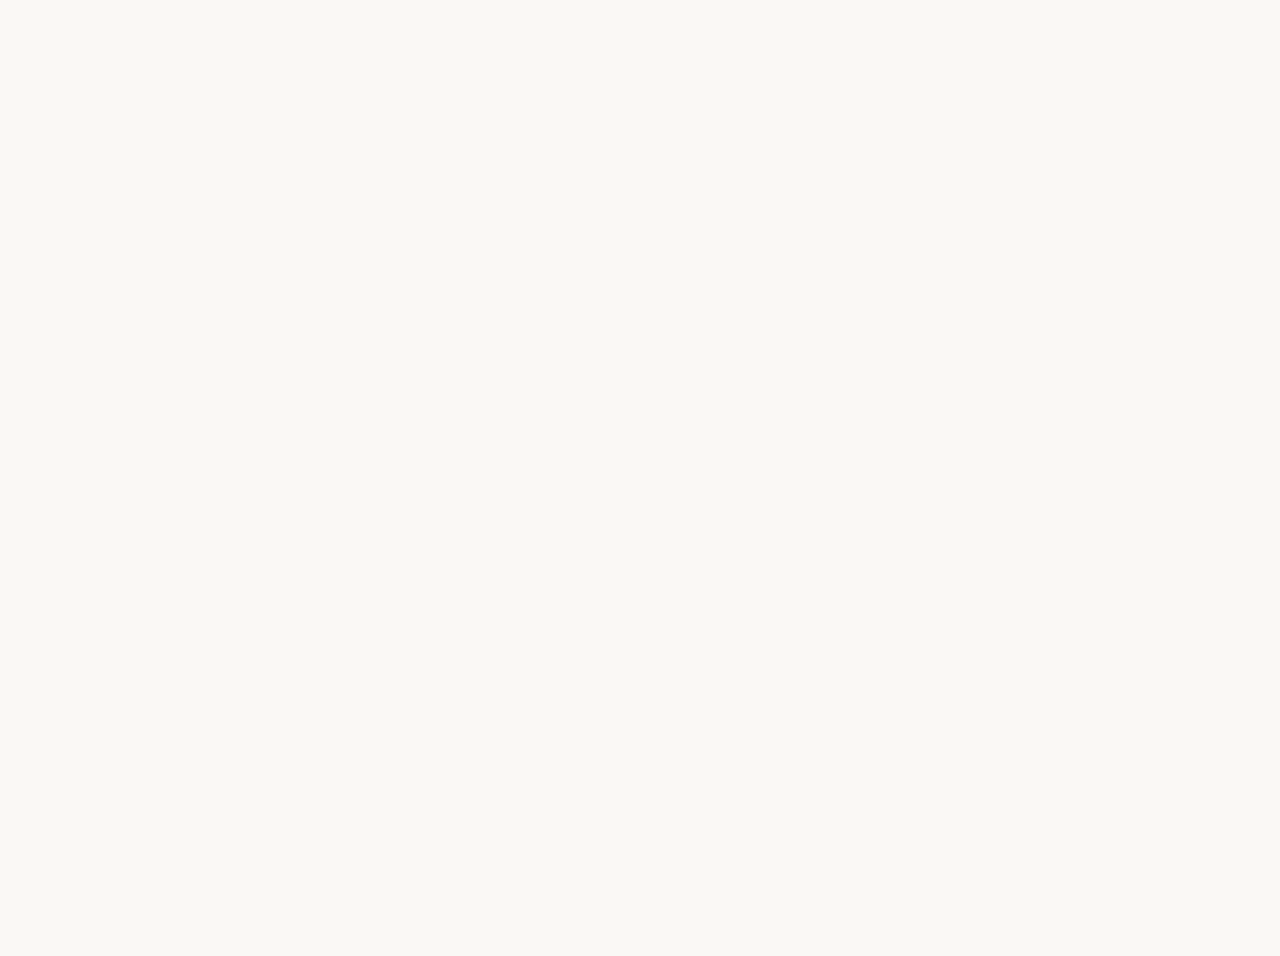
==== index.html @ aa6232da "Add files via upload" ====
<!DOCTYPE html>
<html lang="fr">
<head>
  <meta charset="UTF-8">
  <meta name="viewport" content="width=device-width, initial-scale=1.0, viewport-fit=cover">
  <meta name="theme-color" content="#E8983E">
  <meta name="description" content="ElevApp — Gestion d'élevage canin et félin conforme à l'arrêté du 19 juin 2025">
  <meta name="apple-mobile-web-app-capable" content="yes">
  <meta name="apple-mobile-web-app-status-bar-style" content="default">
  <title>ElevApp — Gestion d'Élevage</title>

  <link rel="manifest" href="manifest.json">
  <link rel="icon" type="image/png" sizes="192x192" href="img/icons/icon-192.png">
  <link rel="apple-touch-icon" href="img/icons/icon-192.png">

  <link rel="stylesheet" href="css/style.css">
</head>
<body>

  <!-- ===== HEADER ===== -->
  <header id="app-header" style="display:none;">
    <div class="header-logo">
      <span class="logo-icon">🐾</span>
      <span>ElevApp</span>
    </div>
    <div class="header-right">
      <div class="offline-indicator" id="offline-indicator">
        <span>⚡</span> Hors-ligne
      </div>
      <button class="header-profile-btn" id="profile-btn" title="Profil"></button>
    </div>
    <!-- Profile Dropdown -->
    <div class="profile-dropdown" id="profile-dropdown">
      <button class="profile-dropdown-item" data-action="profile">
        <span>👤</span> Mon profil
      </button>
      <button class="profile-dropdown-item" data-action="dark-mode">
        <span>🌙</span> Mode sombre
      </button>
      <button class="profile-dropdown-item" data-action="legal">
        <span>📜</span> Mentions légales
      </button>
      <button class="profile-dropdown-item danger" data-action="logout">
        <span>🚪</span> Déconnexion
      </button>
    </div>
  </header>

  <!-- ===== SYNC BADGE ===== -->
  <div class="sync-badge" id="sync-badge">
    🔄 <span id="sync-count">0</span> en attente
  </div>

  <!-- ===== MAIN CONTENT ===== -->
  <main id="app-content">
    <!-- Pages are injected here dynamically -->
  </main>

  <!-- ===== BOTTOM NAV ===== -->
  <nav id="app-nav" style="display:none;">
    <button class="nav-item active" data-page="dashboard">
      <span class="nav-icon">🏠</span>
      <span>Accueil</span>
    </button>
    <button class="nav-item" data-page="animals">
      <span class="nav-icon">🐾</span>
      <span>Animaux</span>
    </button>
    <button class="nav-item" data-page="health">
      <span class="nav-icon">📋</span>
      <span>Journal</span>
    </button>
    <button class="nav-item" data-page="exports">
      <span class="nav-icon">📊</span>
      <span>Exports</span>
    </button>
  </nav>

  <!-- ===== FAB ===== -->
  <button class="fab" id="fab-btn" style="display:none;" title="Ajouter">+</button>

  <!-- ===== TOAST CONTAINER ===== -->
  <div class="toast-container" id="toast-container"></div>

  <!-- ===== MODAL OVERLAY ===== -->
  <div class="modal-overlay" id="modal-overlay">
    <div class="modal" id="modal-content">
      <div class="modal-handle"></div>
      <div id="modal-body"></div>
    </div>
  </div>

  <!-- ===== FIREBASE SDK ===== -->
  <script src="https://www.gstatic.com/firebasejs/10.12.0/firebase-app-compat.js"></script>
  <script src="https://www.gstatic.com/firebasejs/10.12.0/firebase-auth-compat.js"></script>
  <script src="https://www.gstatic.com/firebasejs/10.12.0/firebase-firestore-compat.js"></script>
  <script src="https://www.gstatic.com/firebasejs/10.12.0/firebase-storage-compat.js"></script>

  <!-- ===== jsPDF ===== -->
  <script src="https://cdnjs.cloudflare.com/ajax/libs/jspdf/2.5.1/jspdf.umd.min.js"></script>

  <!-- ===== APP MODULES ===== -->
  <script src="js/utils.js"></script>
  <script src="js/db.js"></script>
  <script src="js/ui.js"></script>
  <script src="js/auth.js"></script>
  <script src="js/animals.js"></script>
  <script src="js/health.js"></script>
  <script src="js/dashboard.js"></script>
  <script src="js/exports.js"></script>
  <script src="js/cession.js"></script>
  <script src="js/registre.js"></script>
  <script src="js/autocontrole.js"></script>
  <script src="js/changelog.js"></script>
  <script src="js/legal.js"></script>
  <script src="js/app.js"></script>

</body>
</html>
---- css/style.css ----
/* ============================================
   ElevApp — Styles globaux
   Palette : crème, ambre, vert conformité
   Mobile-first, dark mode via CSS variables
   ============================================ */

/* --- Google Font --- */
@import url('https://fonts.googleapis.com/css2?family=Nunito:wght@400;600;700;800&display=swap');

/* --- CSS Variables (Light) --- */
:root {
  --bg-primary: #FAF8F5;
  --bg-secondary: #FFFFFF;
  --bg-card: #FFFFFF;
  --bg-input: #F5F2EE;
  --bg-overlay: rgba(0,0,0,0.45);

  --text-primary: #2C2417;
  --text-secondary: #6B5D4F;
  --text-muted: #9B8E7E;
  --text-inverse: #FFFFFF;

  --accent: #E8983E;
  --accent-hover: #D4852E;
  --accent-light: #FDF0E2;

  --green: #2E9E5A;
  --green-light: #E6F5ED;
  --orange: #E8983E;
  --orange-light: #FDF0E2;
  --red: #D94452;
  --red-light: #FDEAEC;
  --blue: #3B82F6;
  --blue-light: #EBF2FF;

  --border: #E8E2DA;
  --border-focus: #E8983E;
  --shadow-sm: 0 1px 3px rgba(44,36,23,0.08);
  --shadow-md: 0 4px 12px rgba(44,36,23,0.1);
  --shadow-lg: 0 8px 24px rgba(44,36,23,0.12);

  --radius-sm: 8px;
  --radius-md: 12px;
  --radius-lg: 16px;
  --radius-full: 9999px;

  --font: 'Nunito', -apple-system, BlinkMacSystemFont, sans-serif;
  --transition: 0.2s ease;

  --nav-height: 64px;
  --header-height: 56px;
}

/* --- Dark Mode --- */
[data-theme="dark"] {
  --bg-primary: #1A1612;
  --bg-secondary: #252019;
  --bg-card: #2C2620;
  --bg-input: #352F28;
  --bg-overlay: rgba(0,0,0,0.65);

  --text-primary: #F5F0E8;
  --text-secondary: #B8AD9E;
  --text-muted: #7D7269;

  --accent: #F0A84C;
  --accent-hover: #E8983E;
  --accent-light: #3D2E1A;

  --green-light: #1A3326;
  --orange-light: #3D2E1A;
  --red-light: #3D1A1E;
  --blue-light: #1A2640;

  --border: #3D362E;
  --shadow-sm: 0 1px 3px rgba(0,0,0,0.3);
  --shadow-md: 0 4px 12px rgba(0,0,0,0.4);
  --shadow-lg: 0 8px 24px rgba(0,0,0,0.5);
}

/* --- Reset --- */
*, *::before, *::after {
  box-sizing: border-box;
  margin: 0;
  padding: 0;
}

html {
  font-size: 16px;
  -webkit-text-size-adjust: 100%;
  scroll-behavior: smooth;
}

body {
  font-family: var(--font);
  background: var(--bg-primary);
  color: var(--text-primary);
  line-height: 1.6;
  min-height: 100dvh;
  -webkit-font-smoothing: antialiased;
  overflow-x: hidden;
}

a { color: var(--accent); text-decoration: none; }
a:hover { color: var(--accent-hover); }

img { max-width: 100%; display: block; }

button, input, select, textarea {
  font-family: inherit;
  font-size: inherit;
  color: inherit;
}

/* --- Utility --- */
.sr-only {
  position: absolute; width: 1px; height: 1px;
  padding: 0; margin: -1px; overflow: hidden;
  clip: rect(0,0,0,0); white-space: nowrap; border: 0;
}

.container {
  width: 100%;
  max-width: 640px;
  margin: 0 auto;
  padding: 0 16px;
}

.text-center { text-align: center; }
.text-muted { color: var(--text-muted); }
.mt-1 { margin-top: 8px; }
.mt-2 { margin-top: 16px; }
.mt-3 { margin-top: 24px; }
.mb-1 { margin-bottom: 8px; }
.mb-2 { margin-bottom: 16px; }
.mb-3 { margin-bottom: 24px; }

/* --- App Shell --- */
#app-header {
  position: fixed; top: 0; left: 0; right: 0;
  height: var(--header-height);
  background: var(--bg-secondary);
  border-bottom: 1px solid var(--border);
  display: flex; align-items: center;
  padding: 0 16px;
  z-index: 100;
  box-shadow: var(--shadow-sm);
}

#app-header .header-logo {
  display: flex; align-items: center; gap: 10px;
  font-weight: 800; font-size: 1.15rem;
  color: var(--accent);
}

#app-header .header-logo .logo-icon {
  font-size: 1.4rem;
}

#app-header .header-right {
  margin-left: auto;
  display: flex; align-items: center; gap: 12px;
}

.header-profile-btn {
  width: 36px; height: 36px;
  border-radius: var(--radius-full);
  border: 2px solid var(--border);
  background: var(--accent-light);
  color: var(--accent);
  font-weight: 700; font-size: 0.85rem;
  cursor: pointer;
  display: flex; align-items: center; justify-content: center;
  transition: var(--transition);
}

.header-profile-btn:hover {
  border-color: var(--accent);
}

.offline-indicator {
  display: none;
  align-items: center; gap: 4px;
  font-size: 0.75rem; font-weight: 600;
  color: var(--orange);
  background: var(--orange-light);
  padding: 4px 10px;
  border-radius: var(--radius-full);
}

.offline-indicator.visible { display: flex; }

#app-content {
  margin-top: var(--header-height);
  margin-bottom: var(--nav-height);
  min-height: calc(100dvh - var(--header-height) - var(--nav-height));
  padding: 16px 0;
}

/* --- Bottom Navigation --- */
#app-nav {
  position: fixed; bottom: 0; left: 0; right: 0;
  height: var(--nav-height);
  background: var(--bg-secondary);
  border-top: 1px solid var(--border);
  display: flex;
  z-index: 100;
  box-shadow: 0 -2px 8px rgba(44,36,23,0.06);
}

.nav-item {
  flex: 1;
  display: flex; flex-direction: column;
  align-items: center; justify-content: center;
  gap: 2px;
  cursor: pointer;
  color: var(--text-muted);
  font-size: 0.7rem; font-weight: 600;
  transition: var(--transition);
  border: none; background: none;
  -webkit-tap-highlight-color: transparent;
  padding: 6px 0;
}

.nav-item .nav-icon { font-size: 1.35rem; line-height: 1; }
.nav-item.active { color: var(--accent); }
.nav-item:active { transform: scale(0.92); }

/* --- FAB (Floating Action Button) --- */
.fab {
  position: fixed;
  bottom: calc(var(--nav-height) + 16px);
  right: 16px;
  width: 56px; height: 56px;
  border-radius: var(--radius-full);
  background: var(--accent);
  color: var(--text-inverse);
  border: none;
  font-size: 1.6rem;
  cursor: pointer;
  display: flex; align-items: center; justify-content: center;
  box-shadow: var(--shadow-lg);
  z-index: 50;
  transition: var(--transition);
  -webkit-tap-highlight-color: transparent;
}

.fab:active { transform: scale(0.9); background: var(--accent-hover); }

/* --- Cards --- */
.card {
  background: var(--bg-card);
  border-radius: var(--radius-md);
  border: 1px solid var(--border);
  padding: 16px;
  box-shadow: var(--shadow-sm);
  transition: var(--transition);
}

.card:hover { box-shadow: var(--shadow-md); }

.card-header {
  display: flex; align-items: center; gap: 12px;
  margin-bottom: 12px;
}

.card-title {
  font-size: 1rem; font-weight: 700;
  color: var(--text-primary);
}

.card-subtitle {
  font-size: 0.82rem;
  color: var(--text-secondary);
}

/* --- Animal Card --- */
.animal-card {
  display: flex; gap: 12px;
  padding: 12px;
  cursor: pointer;
  -webkit-tap-highlight-color: transparent;
}

.animal-card .animal-photo {
  width: 64px; height: 64px;
  border-radius: var(--radius-md);
  object-fit: cover;
  background: var(--bg-input);
  flex-shrink: 0;
}

.animal-photo-placeholder {
  width: 64px; height: 64px;
  border-radius: var(--radius-md);
  background: var(--accent-light);
  display: flex; align-items: center; justify-content: center;
  font-size: 1.8rem;
  flex-shrink: 0;
}

.animal-card .animal-info { flex: 1; min-width: 0; }

.animal-card .animal-name {
  font-weight: 700; font-size: 1rem;
  white-space: nowrap; overflow: hidden; text-overflow: ellipsis;
}

.animal-card .animal-meta {
  font-size: 0.82rem; color: var(--text-secondary);
  display: flex; flex-wrap: wrap; gap: 6px;
  margin-top: 2px;
}

/* --- Badges --- */
.badge {
  display: inline-flex; align-items: center; gap: 4px;
  padding: 2px 10px;
  border-radius: var(--radius-full);
  font-size: 0.72rem; font-weight: 700;
  text-transform: uppercase;
  letter-spacing: 0.3px;
}

.badge-green { background: var(--green-light); color: var(--green); }
.badge-orange { background: var(--orange-light); color: var(--orange); }
.badge-red { background: var(--red-light); color: var(--red); }
.badge-blue { background: var(--blue-light); color: var(--blue); }

.badge-status-actif { background: var(--green-light); color: var(--green); }
.badge-status-vendu { background: var(--blue-light); color: var(--blue); }
.badge-status-cede { background: var(--blue-light); color: var(--blue); }
.badge-status-decede { background: var(--red-light); color: var(--red); }
.badge-status-enpension { background: var(--orange-light); color: var(--orange); }
.badge-status-reforme { background: var(--orange-light); color: var(--orange); }

/* --- Buttons --- */
.btn {
  display: inline-flex; align-items: center; justify-content: center; gap: 8px;
  padding: 12px 24px;
  border-radius: var(--radius-md);
  font-weight: 700; font-size: 0.9rem;
  border: none; cursor: pointer;
  transition: var(--transition);
  -webkit-tap-highlight-color: transparent;
  min-height: 48px;
}

.btn:active { transform: scale(0.97); }
.btn:disabled { opacity: 0.5; cursor: not-allowed; }

.btn-primary {
  background: var(--accent);
  color: var(--text-inverse);
}
.btn-primary:hover:not(:disabled) { background: var(--accent-hover); }

.btn-secondary {
  background: var(--bg-input);
  color: var(--text-primary);
  border: 1px solid var(--border);
}
.btn-secondary:hover:not(:disabled) { background: var(--border); }

.btn-danger {
  background: var(--red);
  color: var(--text-inverse);
}

.btn-outline {
  background: transparent;
  color: var(--accent);
  border: 2px solid var(--accent);
}
.btn-outline:hover:not(:disabled) {
  background: var(--accent-light);
}

.btn-sm { padding: 8px 14px; font-size: 0.82rem; min-height: 36px; }
.btn-block { width: 100%; }
.btn-icon {
  width: 40px; height: 40px;
  padding: 0; border-radius: var(--radius-md);
}

/* --- Quick Action Buttons --- */
.quick-actions {
  display: flex; flex-wrap: wrap; gap: 8px;
  margin-top: 12px;
}

.quick-action-btn {
  display: inline-flex; align-items: center; gap: 6px;
  padding: 8px 14px;
  border-radius: var(--radius-full);
  font-size: 0.8rem; font-weight: 600;
  border: 1px solid var(--border);
  background: var(--bg-card);
  cursor: pointer;
  transition: var(--transition);
  color: var(--text-primary);
}

.quick-action-btn:active { transform: scale(0.95); }

/* --- Forms --- */
.form-group {
  margin-bottom: 16px;
}

.form-label {
  display: block;
  font-size: 0.85rem; font-weight: 700;
  color: var(--text-secondary);
  margin-bottom: 6px;
}

.form-label .required {
  color: var(--red);
}

.form-input, .form-select, .form-textarea {
  width: 100%;
  padding: 12px 14px;
  border: 2px solid var(--border);
  border-radius: var(--radius-md);
  background: var(--bg-input);
  color: var(--text-primary);
  font-size: 0.95rem;
  transition: var(--transition);
  min-height: 48px;
}

.form-input:focus, .form-select:focus, .form-textarea:focus {
  outline: none;
  border-color: var(--border-focus);
  background: var(--bg-secondary);
  box-shadow: 0 0 0 3px var(--accent-light);
}

.form-input.error, .form-select.error, .form-textarea.error {
  border-color: var(--red);
}

.form-error {
  font-size: 0.78rem; color: var(--red);
  margin-top: 4px;
  display: none;
}

.form-error.visible { display: block; }

.form-textarea {
  min-height: 100px; resize: vertical;
}

.form-hint {
  font-size: 0.78rem; color: var(--text-muted);
  margin-top: 4px;
}

.form-row {
  display: grid; grid-template-columns: 1fr 1fr; gap: 12px;
}

.form-toggle {
  display: flex; align-items: center; gap: 10px;
  cursor: pointer; padding: 8px 0;
}

.form-toggle input[type="checkbox"] {
  width: 20px; height: 20px;
  accent-color: var(--accent);
  cursor: pointer;
}

/* --- Photo Upload --- */
.photo-upload {
  position: relative;
  width: 120px; height: 120px;
  border-radius: var(--radius-lg);
  border: 2px dashed var(--border);
  overflow: hidden;
  cursor: pointer;
  display: flex; align-items: center; justify-content: center;
  background: var(--bg-input);
  transition: var(--transition);
}

.photo-upload:hover { border-color: var(--accent); }

.photo-upload img {
  width: 100%; height: 100%;
  object-fit: cover;
}

.photo-upload .upload-placeholder {
  display: flex; flex-direction: column;
  align-items: center; gap: 4px;
  color: var(--text-muted);
  font-size: 0.78rem; font-weight: 600;
}

.photo-upload .upload-placeholder .upload-icon { font-size: 1.6rem; }

.photo-upload input[type="file"] {
  position: absolute; inset: 0; opacity: 0; cursor: pointer;
}

/* --- Timeline (Journal sanitaire) --- */
.timeline { position: relative; padding-left: 28px; }

.timeline::before {
  content: '';
  position: absolute; left: 10px; top: 0; bottom: 0;
  width: 2px; background: var(--border);
}

.timeline-item {
  position: relative;
  padding-bottom: 20px;
}

.timeline-item::before {
  content: '';
  position: absolute; left: -22px; top: 6px;
  width: 12px; height: 12px;
  border-radius: 50%;
  background: var(--accent);
  border: 2px solid var(--bg-primary);
}

.timeline-item .timeline-date {
  font-size: 0.75rem; font-weight: 600;
  color: var(--text-muted);
}

.timeline-item .timeline-title {
  font-weight: 700; font-size: 0.95rem;
  margin-top: 2px;
}

.timeline-item .timeline-type {
  font-size: 0.78rem;
  display: inline-flex; align-items: center; gap: 4px;
}

.timeline-item .timeline-details {
  font-size: 0.85rem; color: var(--text-secondary);
  margin-top: 4px;
}

.timeline-item.alert::before { background: var(--red); }

/* --- Dashboard --- */
.stat-grid {
  display: grid;
  grid-template-columns: 1fr 1fr;
  gap: 12px;
}

.stat-card {
  background: var(--bg-card);
  border-radius: var(--radius-md);
  border: 1px solid var(--border);
  padding: 16px;
  text-align: center;
}

.stat-number {
  font-size: 1.8rem; font-weight: 800;
  color: var(--accent);
  line-height: 1;
}

.stat-label {
  font-size: 0.78rem; font-weight: 600;
  color: var(--text-muted);
  margin-top: 4px;
}

.conformity-indicator {
  display: flex; align-items: center; gap: 10px;
  padding: 14px 16px;
  border-radius: var(--radius-md);
  font-weight: 700;
  font-size: 0.95rem;
}

.conformity-green { background: var(--green-light); color: var(--green); }
.conformity-orange { background: var(--orange-light); color: var(--orange); }
.conformity-red { background: var(--red-light); color: var(--red); }

.alert-card {
  display: flex; align-items: flex-start; gap: 12px;
  padding: 12px;
  border-radius: var(--radius-md);
  border: 1px solid var(--border);
  background: var(--bg-card);
  cursor: pointer;
  transition: var(--transition);
}

.alert-card:active { transform: scale(0.98); }

.alert-icon {
  font-size: 1.3rem;
  flex-shrink: 0;
  margin-top: 2px;
}

.alert-content { flex: 1; }
.alert-title { font-weight: 700; font-size: 0.9rem; }
.alert-desc { font-size: 0.8rem; color: var(--text-secondary); margin-top: 2px; }

/* --- Shortcut Grid --- */
.shortcut-grid {
  display: grid;
  grid-template-columns: repeat(3, 1fr);
  gap: 10px;
}

.shortcut-btn {
  display: flex; flex-direction: column;
  align-items: center; gap: 6px;
  padding: 14px 8px;
  border-radius: var(--radius-md);
  border: 1px solid var(--border);
  background: var(--bg-card);
  cursor: pointer;
  font-size: 0.75rem; font-weight: 600;
  color: var(--text-secondary);
  transition: var(--transition);
}

.shortcut-btn:active { transform: scale(0.95); }
.shortcut-btn .shortcut-icon { font-size: 1.4rem; }

/* --- Filters --- */
.filters-bar {
  display: flex; gap: 8px;
  overflow-x: auto;
  padding: 8px 0;
  -ms-overflow-style: none;
  scrollbar-width: none;
}
.filters-bar::-webkit-scrollbar { display: none; }

.filter-chip {
  display: inline-flex; align-items: center; gap: 4px;
  padding: 6px 14px;
  border-radius: var(--radius-full);
  font-size: 0.8rem; font-weight: 600;
  border: 1px solid var(--border);
  background: var(--bg-card);
  cursor: pointer;
  white-space: nowrap;
  transition: var(--transition);
  color: var(--text-secondary);
}

.filter-chip.active {
  background: var(--accent);
  color: var(--text-inverse);
  border-color: var(--accent);
}

.filter-chip:active { transform: scale(0.95); }

/* --- Search --- */
.search-bar {
  position: relative;
  margin-bottom: 12px;
}

.search-bar input {
  width: 100%;
  padding: 10px 14px 10px 40px;
  border: 2px solid var(--border);
  border-radius: var(--radius-full);
  background: var(--bg-input);
  font-size: 0.9rem;
  min-height: 44px;
}

.search-bar input:focus {
  outline: none;
  border-color: var(--border-focus);
  background: var(--bg-secondary);
}

.search-bar .search-icon {
  position: absolute; left: 14px; top: 50%;
  transform: translateY(-50%);
  font-size: 1.1rem;
  color: var(--text-muted);
}

/* --- Modal --- */
.modal-overlay {
  position: fixed; inset: 0;
  background: var(--bg-overlay);
  z-index: 200;
  display: flex; align-items: flex-end; justify-content: center;
  opacity: 0; visibility: hidden;
  transition: var(--transition);
}

.modal-overlay.active {
  opacity: 1; visibility: visible;
}

.modal {
  background: var(--bg-secondary);
  border-radius: var(--radius-lg) var(--radius-lg) 0 0;
  padding: 24px 16px 32px;
  width: 100%;
  max-width: 640px;
  max-height: 85dvh;
  overflow-y: auto;
  transform: translateY(100%);
  transition: transform 0.3s ease;
}

.modal-overlay.active .modal {
  transform: translateY(0);
}

.modal-handle {
  width: 36px; height: 4px;
  border-radius: 2px;
  background: var(--border);
  margin: 0 auto 16px;
}

.modal-title {
  font-size: 1.15rem; font-weight: 800;
  margin-bottom: 16px;
}

.modal-actions {
  display: flex; gap: 10px;
  margin-top: 20px;
}

.modal-actions .btn { flex: 1; }

/* --- Full-screen pages --- */
.page {
  display: none;
}

.page.active {
  display: block;
}

/* --- Toast --- */
.toast-container {
  position: fixed;
  bottom: calc(var(--nav-height) + 12px);
  left: 50%; transform: translateX(-50%);
  z-index: 300;
  display: flex; flex-direction: column; gap: 8px;
  align-items: center;
  pointer-events: none;
}

.toast {
  padding: 10px 20px;
  border-radius: var(--radius-full);
  font-size: 0.85rem; font-weight: 600;
  color: var(--text-inverse);
  background: var(--text-primary);
  box-shadow: var(--shadow-lg);
  opacity: 0;
  transform: translateY(20px);
  transition: all 0.3s ease;
  pointer-events: auto;
}

.toast.visible {
  opacity: 1; transform: translateY(0);
}

.toast.toast-success { background: var(--green); }
.toast.toast-error { background: var(--red); }
.toast.toast-warning { background: var(--orange); }

/* --- Skeleton Loading --- */
.skeleton {
  background: linear-gradient(90deg, var(--bg-input) 25%, var(--border) 50%, var(--bg-input) 75%);
  background-size: 200% 100%;
  animation: skeleton-shimmer 1.5s infinite;
  border-radius: var(--radius-sm);
}

@keyframes skeleton-shimmer {
  0% { background-position: 200% 0; }
  100% { background-position: -200% 0; }
}

.skeleton-card {
  height: 88px;
  margin-bottom: 10px;
}

.skeleton-text {
  height: 16px;
  margin-bottom: 8px;
}

.skeleton-text.short { width: 60%; }

/* --- Login Page --- */
.login-container {
  display: flex;
  flex-direction: column;
  align-items: center;
  justify-content: center;
  min-height: 100dvh;
  padding: 32px 24px;
}

.login-logo {
  font-size: 3rem;
  margin-bottom: 8px;
}

.login-title {
  font-size: 1.6rem; font-weight: 800;
  color: var(--accent);
  margin-bottom: 4px;
}

.login-subtitle {
  font-size: 0.9rem;
  color: var(--text-muted);
  margin-bottom: 32px;
}

.login-form {
  width: 100%;
  max-width: 380px;
}

.login-divider {
  display: flex; align-items: center; gap: 12px;
  margin: 20px 0;
  color: var(--text-muted);
  font-size: 0.82rem;
}

.login-divider::before, .login-divider::after {
  content: ''; flex: 1;
  height: 1px; background: var(--border);
}

.btn-google {
  background: var(--bg-secondary);
  border: 2px solid var(--border);
  color: var(--text-primary);
}

.login-switch {
  text-align: center;
  margin-top: 20px;
  font-size: 0.85rem;
  color: var(--text-muted);
}

.login-switch a {
  font-weight: 700;
}

/* --- Section Titles --- */
.section-title {
  font-size: 1.15rem; font-weight: 800;
  margin-bottom: 12px;
  display: flex; align-items: center; gap: 8px;
}

.section-title .section-icon {
  font-size: 1.2rem;
}

/* --- Page Header (back navigation) --- */
.page-header {
  display: flex; align-items: center; gap: 12px;
  margin-bottom: 16px;
}

.back-btn {
  width: 40px; height: 40px;
  border-radius: var(--radius-md);
  border: 1px solid var(--border);
  background: var(--bg-card);
  cursor: pointer;
  display: flex; align-items: center; justify-content: center;
  font-size: 1.2rem;
  transition: var(--transition);
}

.back-btn:active { transform: scale(0.9); }

.page-title {
  font-size: 1.2rem; font-weight: 800;
}

/* --- Empty State --- */
.empty-state {
  text-align: center;
  padding: 48px 24px;
  color: var(--text-muted);
}

.empty-state .empty-icon {
  font-size: 3rem;
  margin-bottom: 12px;
  opacity: 0.5;
}

.empty-state .empty-title {
  font-weight: 700; font-size: 1rem;
  color: var(--text-secondary);
}

.empty-state .empty-desc {
  font-size: 0.85rem;
  margin-top: 4px;
  margin-bottom: 16px;
}

/* --- Profile Dropdown --- */
.profile-dropdown {
  position: absolute; top: calc(var(--header-height) - 4px); right: 8px;
  background: var(--bg-secondary);
  border-radius: var(--radius-md);
  border: 1px solid var(--border);
  box-shadow: var(--shadow-lg);
  min-width: 200px;
  padding: 8px;
  z-index: 150;
  display: none;
}

.profile-dropdown.active { display: block; }

.profile-dropdown-item {
  display: flex; align-items: center; gap: 10px;
  padding: 10px 12px;
  border-radius: var(--radius-sm);
  font-size: 0.88rem; font-weight: 600;
  cursor: pointer;
  border: none; background: none; width: 100%;
  text-align: left;
  color: var(--text-primary);
  transition: var(--transition);
}

.profile-dropdown-item:hover { background: var(--bg-input); }
.profile-dropdown-item.danger { color: var(--red); }

/* --- Sync indicator --- */
.sync-badge {
  position: fixed;
  top: calc(var(--header-height) + 8px);
  left: 50%; transform: translateX(-50%);
  background: var(--orange);
  color: white;
  padding: 4px 14px;
  border-radius: var(--radius-full);
  font-size: 0.75rem; font-weight: 700;
  z-index: 99;
  display: none;
  box-shadow: var(--shadow-md);
}

.sync-badge.visible { display: flex; align-items: center; gap: 6px; }

/* --- Detail page info rows --- */
.info-row {
  display: flex; justify-content: space-between;
  padding: 10px 0;
  border-bottom: 1px solid var(--border);
  font-size: 0.9rem;
}

.info-row:last-child { border-bottom: none; }
.info-label { color: var(--text-muted); font-weight: 600; }
.info-value { font-weight: 700; text-align: right; }

/* --- Responsive --- */
@media (min-width: 768px) {
  .container { max-width: 720px; }
  .stat-grid { grid-template-columns: repeat(4, 1fr); }
  .shortcut-grid { grid-template-columns: repeat(4, 1fr); }

  .modal {
    border-radius: var(--radius-lg);
    max-height: 80vh;
    margin-bottom: 0;
  }

  .modal-overlay {
    align-items: center;
  }
}

/* --- Print --- */
@media print {
  #app-header, #app-nav, .fab, .toast-container { display: none !important; }
  #app-content { margin: 0; }
}
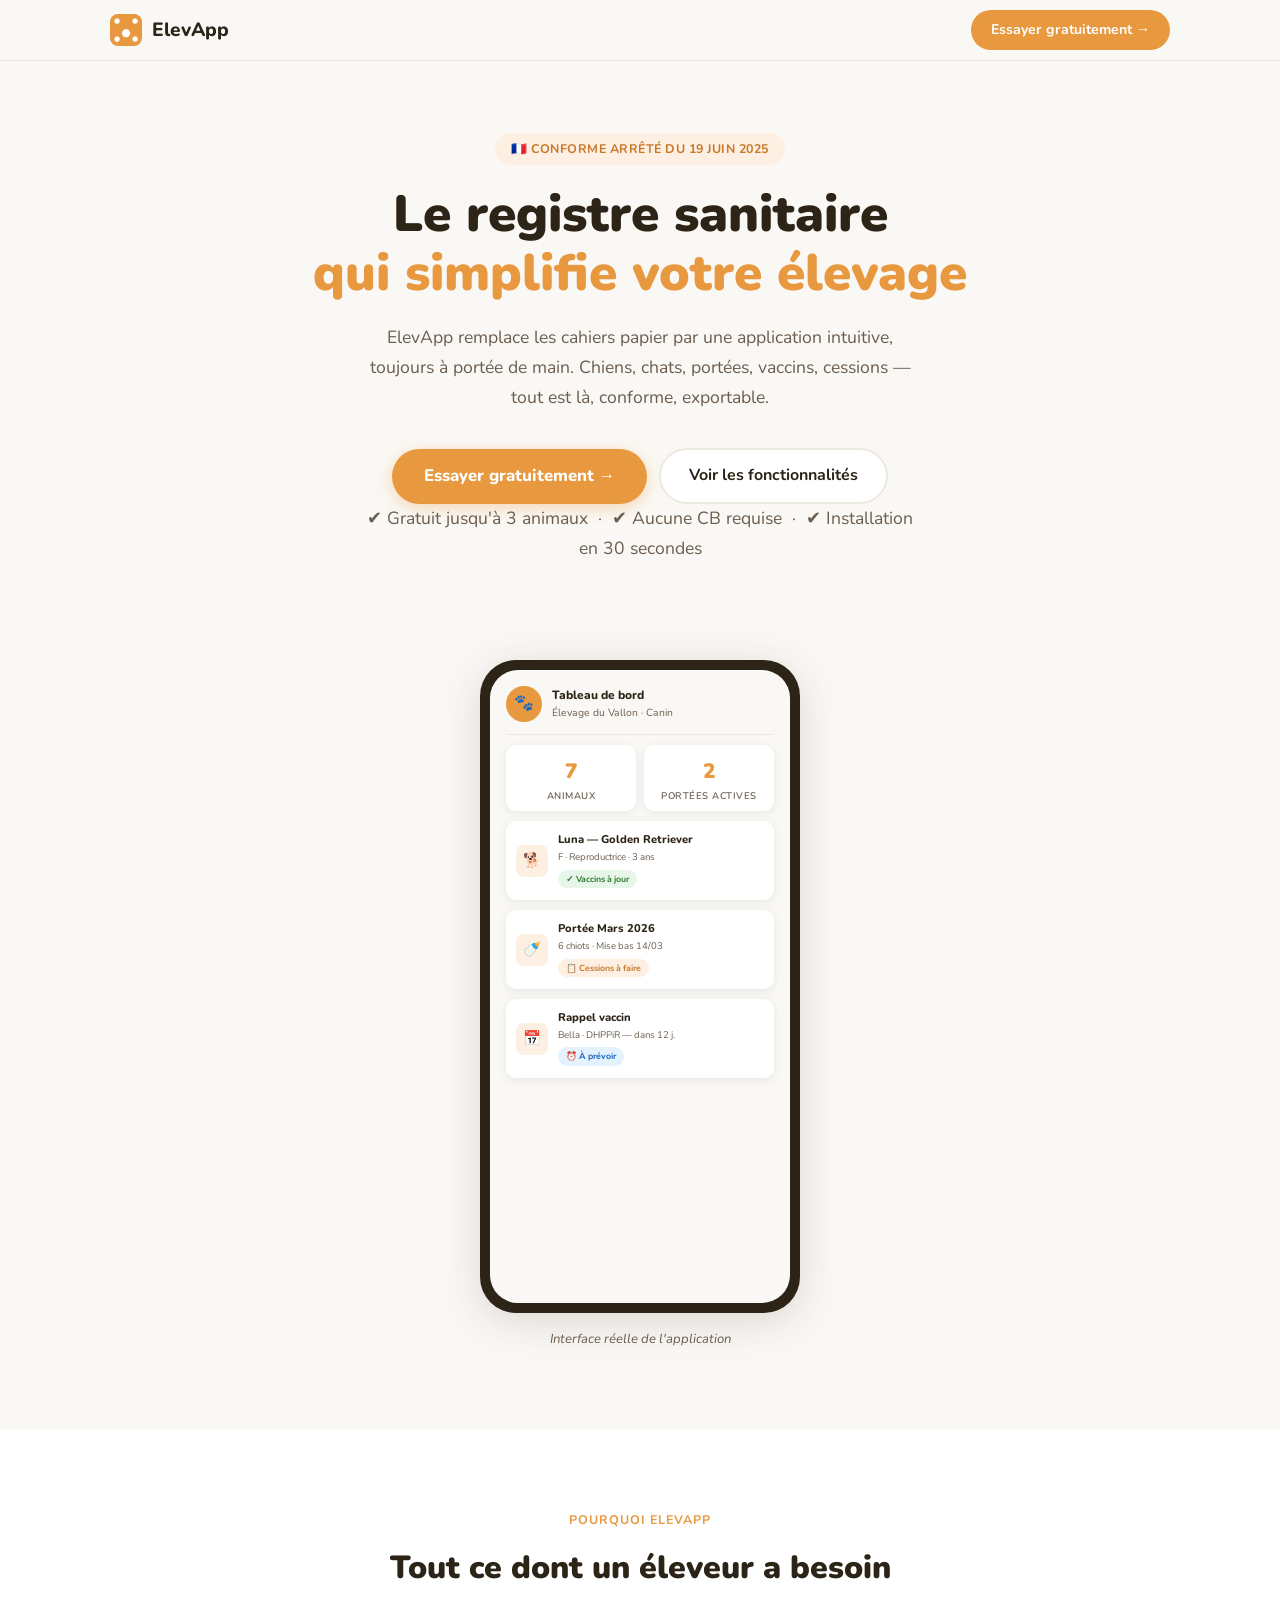
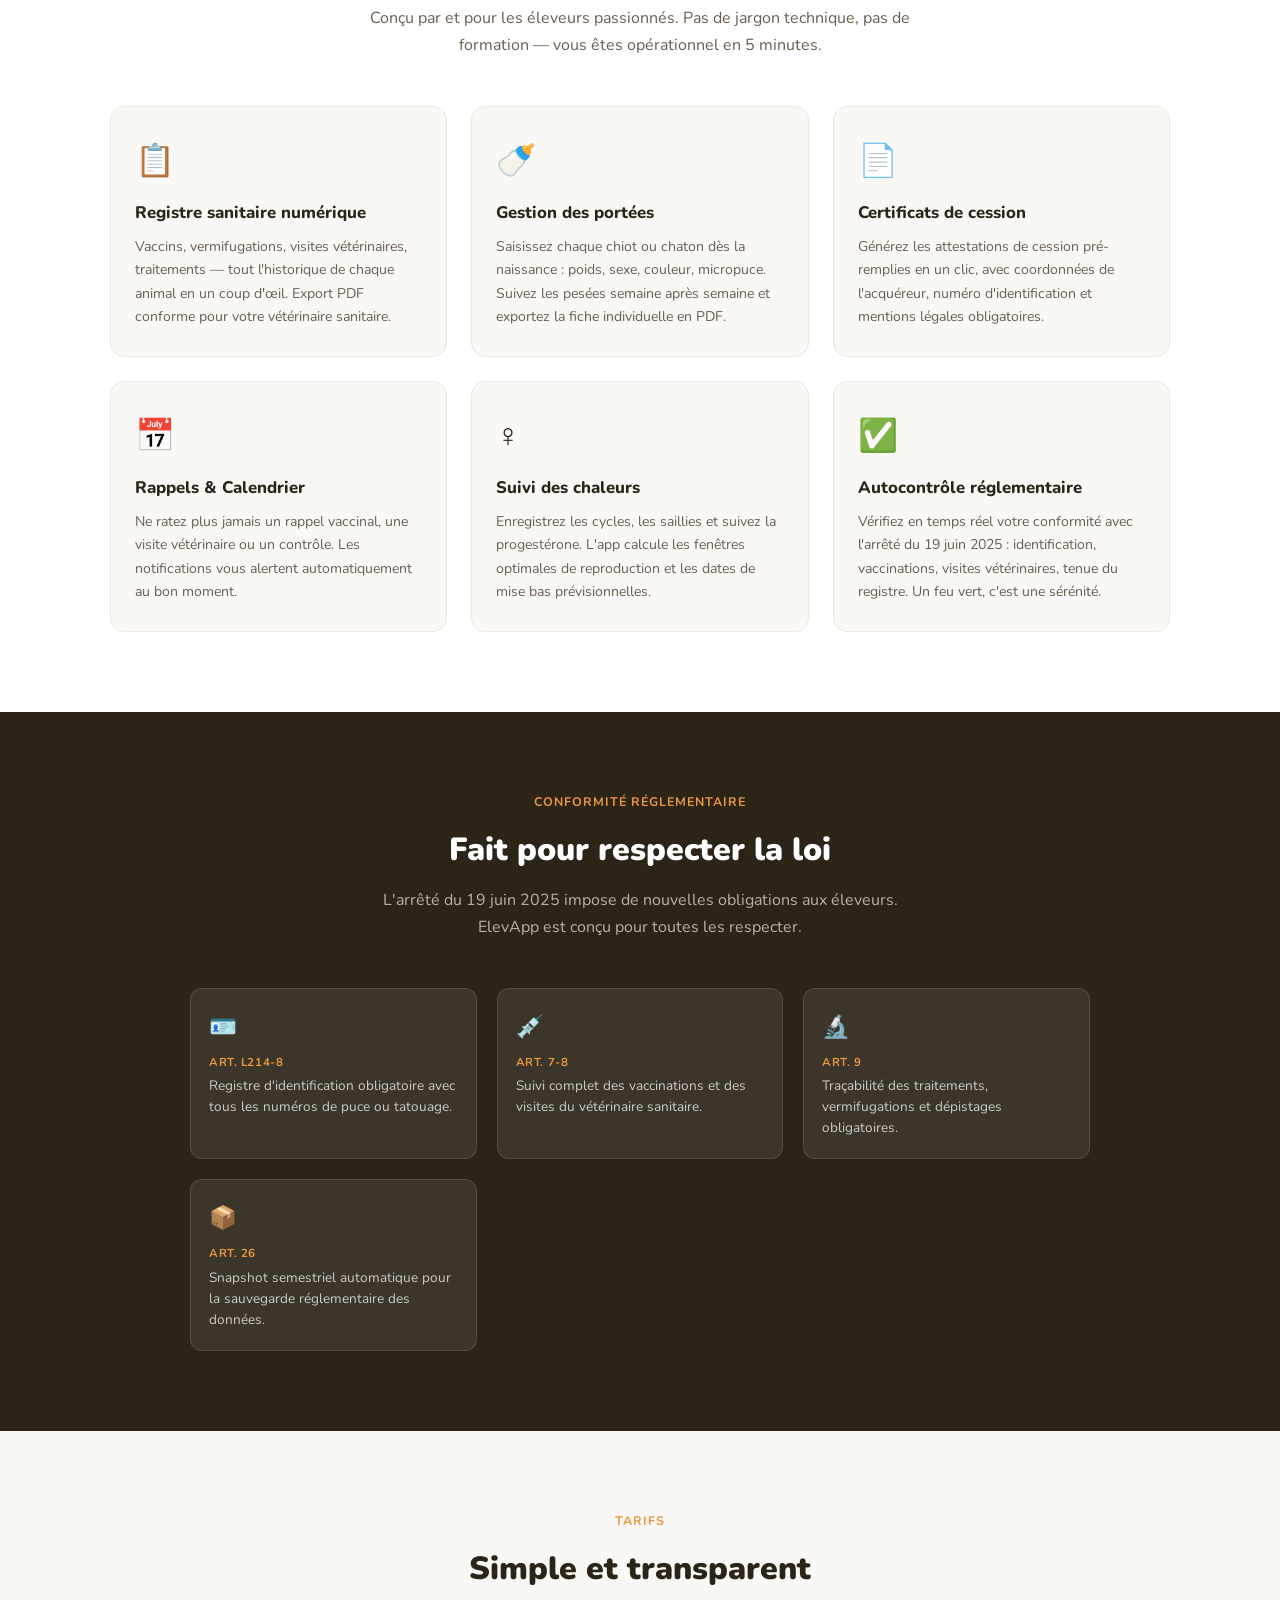
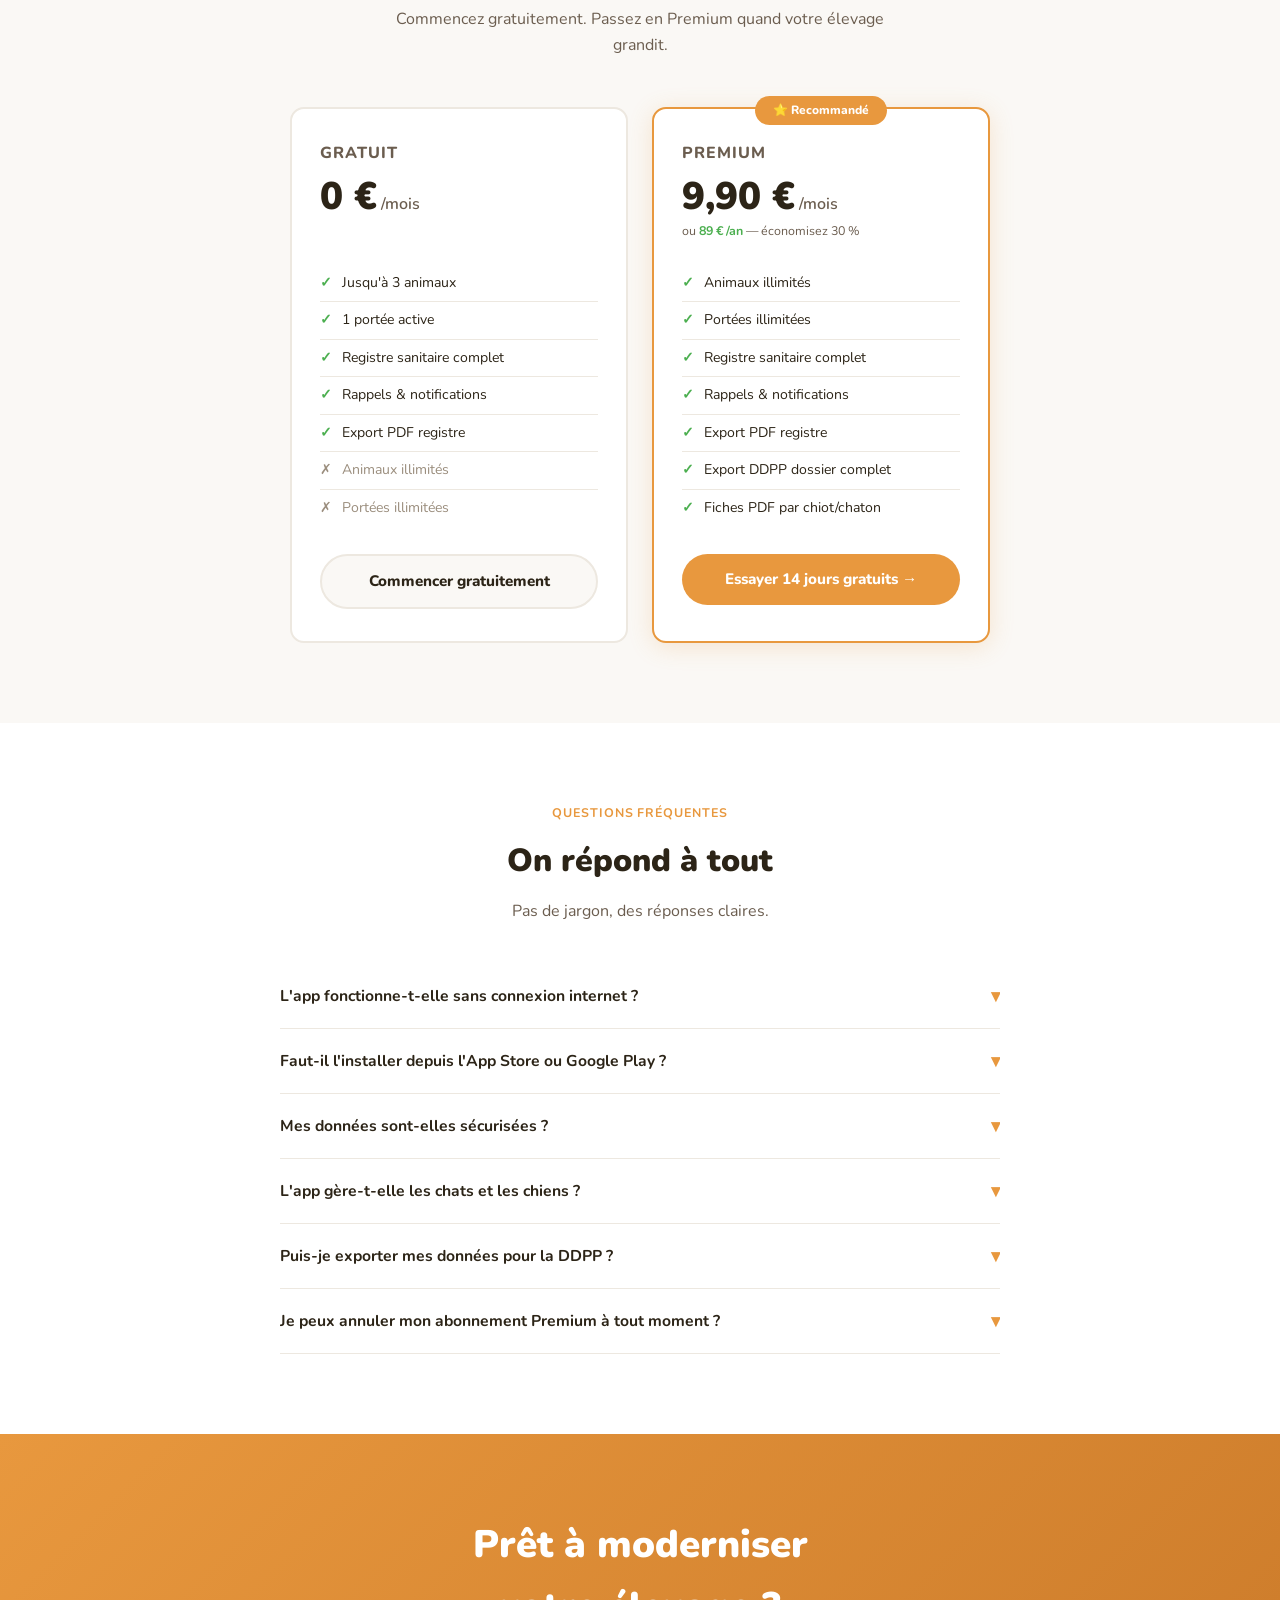
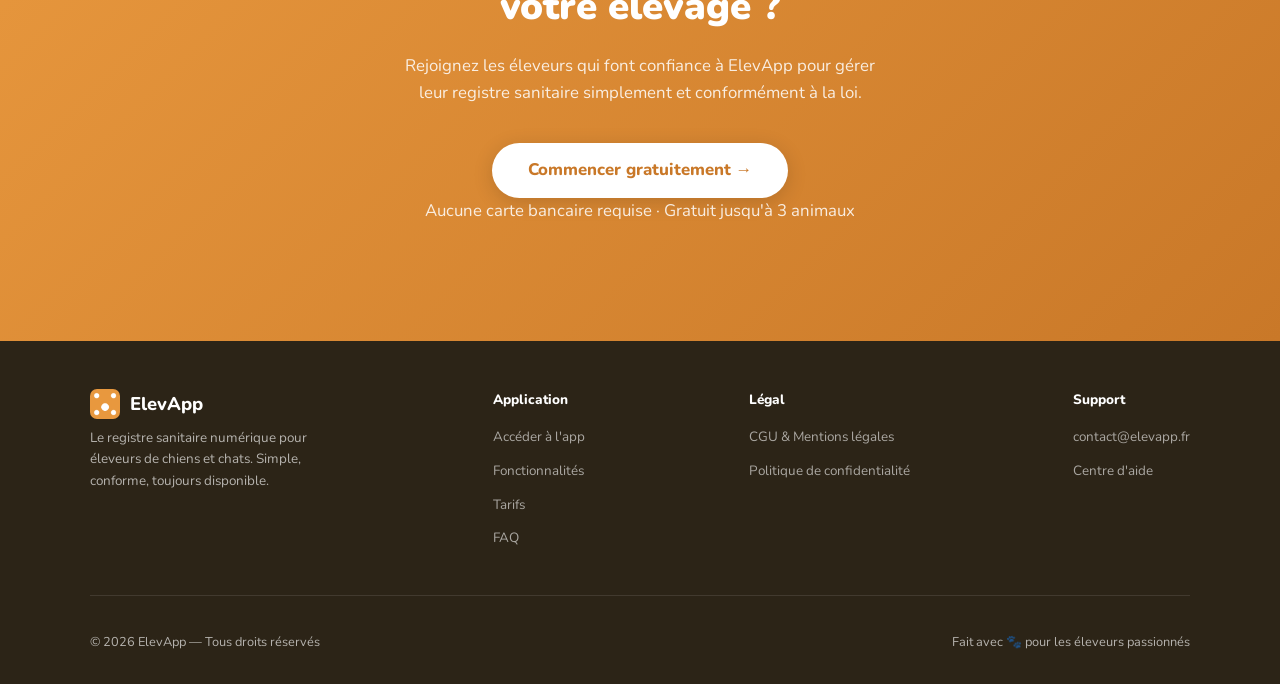
==== commit 047e3514: "Add files via upload" ====
--- a/index.html
+++ b/index.html
@@ -2,118 +2,882 @@
 <html lang="fr">
 <head>
   <meta charset="UTF-8">
-  <meta name="viewport" content="width=device-width, initial-scale=1.0, viewport-fit=cover">
+  <meta name="viewport" content="width=device-width, initial-scale=1.0">
+  <meta name="description" content="ElevApp — Registre sanitaire numérique pour éleveurs de chiens et chats. Conforme arrêté du 19 juin 2025. Gratuit pour commencer.">
   <meta name="theme-color" content="#E8983E">
-  <meta name="description" content="ElevApp — Gestion d'élevage canin et félin conforme à l'arrêté du 19 juin 2025">
-  <meta name="apple-mobile-web-app-capable" content="yes">
-  <meta name="apple-mobile-web-app-status-bar-style" content="default">
-  <title>ElevApp — Gestion d'Élevage</title>
-
-  <link rel="manifest" href="manifest.json">
-  <link rel="icon" type="image/png" sizes="192x192" href="img/icons/icon-192.png">
-  <link rel="apple-touch-icon" href="img/icons/icon-192.png">
-
-  <link rel="stylesheet" href="css/style.css">
+
+  <!-- Open Graph -->
+  <meta property="og:title" content="ElevApp — Gestion d'élevage conforme">
+  <meta property="og:description" content="Le registre sanitaire numérique pour éleveurs de chiens et chats. Conforme à la réglementation, simple à utiliser, toujours dans votre poche.">
+  <meta property="og:type" content="website">
+  <meta property="og:url" content="[URL DE L'APP]">
+
+  <title>ElevApp — Registre sanitaire d'élevage</title>
+
+  <link rel="icon" href="img/icons/icon-192.png" type="image/png">
+  <link rel="preconnect" href="https://fonts.googleapis.com">
+  <link href="https://fonts.googleapis.com/css2?family=Nunito:wght@400;600;700;800;900&display=swap" rel="stylesheet">
+
+  <style>
+    *, *::before, *::after { box-sizing: border-box; margin: 0; padding: 0; }
+
+    :root {
+      --accent:       #E8983E;
+      --accent-dark:  #C97828;
+      --accent-light: #FDF0E2;
+      --bg:           #FAF8F5;
+      --surface:      #FFFFFF;
+      --text:         #2C2417;
+      --text-muted:   #6B5D4F;
+      --text-faint:   #9B8E7E;
+      --border:       #EDE8E0;
+      --success:      #4CAF50;
+      --shadow-sm:    0 2px 8px rgba(44,36,23,0.08);
+      --shadow-md:    0 4px 20px rgba(44,36,23,0.12);
+      --shadow-lg:    0 8px 40px rgba(44,36,23,0.15);
+      --radius:       14px;
+    }
+
+    html { scroll-behavior: smooth; }
+
+    body {
+      font-family: 'Nunito', sans-serif;
+      background: var(--bg);
+      color: var(--text);
+      line-height: 1.6;
+      -webkit-font-smoothing: antialiased;
+    }
+
+    a { color: inherit; text-decoration: none; }
+
+    /* ===== NAV ===== */
+    nav {
+      position: sticky;
+      top: 0;
+      z-index: 100;
+      background: rgba(250,248,245,0.92);
+      backdrop-filter: blur(10px);
+      -webkit-backdrop-filter: blur(10px);
+      border-bottom: 1px solid var(--border);
+    }
+    .nav-inner {
+      max-width: 1100px;
+      margin: 0 auto;
+      padding: 0 20px;
+      height: 60px;
+      display: flex;
+      align-items: center;
+      justify-content: space-between;
+    }
+    .nav-logo {
+      display: flex;
+      align-items: center;
+      gap: 10px;
+      font-weight: 800;
+      font-size: 1.2rem;
+      color: var(--text);
+    }
+    .nav-logo img { width: 32px; height: 32px; border-radius: 8px; }
+    .nav-cta {
+      background: var(--accent);
+      color: white;
+      font-weight: 700;
+      font-size: 0.88rem;
+      padding: 9px 20px;
+      border-radius: 50px;
+      transition: background 0.2s, transform 0.1s;
+      white-space: nowrap;
+    }
+    .nav-cta:hover { background: var(--accent-dark); transform: translateY(-1px); }
+    .nav-cta:active { transform: translateY(0); }
+
+    /* ===== CONTAINER ===== */
+    .container { max-width: 1100px; margin: 0 auto; padding: 0 20px; }
+
+    /* ===== HERO ===== */
+    .hero {
+      padding: 72px 20px 60px;
+      text-align: center;
+      max-width: 800px;
+      margin: 0 auto;
+    }
+    .hero-badge {
+      display: inline-block;
+      background: var(--accent-light);
+      color: var(--accent-dark);
+      font-weight: 700;
+      font-size: 0.78rem;
+      padding: 6px 16px;
+      border-radius: 50px;
+      margin-bottom: 20px;
+      letter-spacing: 0.04em;
+      text-transform: uppercase;
+    }
+    .hero h1 {
+      font-size: clamp(2rem, 6vw, 3.2rem);
+      font-weight: 900;
+      line-height: 1.15;
+      color: var(--text);
+      margin-bottom: 20px;
+    }
+    .hero h1 span { color: var(--accent); }
+    .hero p {
+      font-size: 1.1rem;
+      color: var(--text-muted);
+      max-width: 560px;
+      margin: 0 auto 36px;
+      line-height: 1.7;
+    }
+    .hero-actions {
+      display: flex;
+      flex-wrap: wrap;
+      gap: 12px;
+      justify-content: center;
+      align-items: center;
+    }
+    .btn-primary {
+      background: var(--accent);
+      color: white;
+      font-weight: 800;
+      font-size: 1.05rem;
+      padding: 14px 32px;
+      border-radius: 50px;
+      display: inline-block;
+      box-shadow: 0 4px 16px rgba(232,152,62,0.35);
+      transition: background 0.2s, transform 0.1s, box-shadow 0.2s;
+    }
+    .btn-primary:hover {
+      background: var(--accent-dark);
+      transform: translateY(-2px);
+      box-shadow: 0 6px 24px rgba(232,152,62,0.45);
+    }
+    .btn-secondary {
+      background: var(--surface);
+      color: var(--text);
+      font-weight: 700;
+      font-size: 1rem;
+      padding: 13px 28px;
+      border-radius: 50px;
+      border: 2px solid var(--border);
+      display: inline-block;
+      transition: border-color 0.2s, transform 0.1s;
+    }
+    .btn-secondary:hover { border-color: var(--accent); transform: translateY(-1px); }
+
+    .hero-note {
+      margin-top: 16px;
+      font-size: 0.82rem;
+      color: var(--text-faint);
+    }
+
+    /* ===== APP MOCKUP ===== */
+    .mockup-section {
+      padding: 0 20px 80px;
+      text-align: center;
+    }
+    .mockup-wrapper {
+      display: inline-block;
+      position: relative;
+      max-width: 320px;
+      width: 100%;
+    }
+    .mockup-phone {
+      background: var(--text);
+      border-radius: 36px;
+      padding: 10px;
+      box-shadow: var(--shadow-lg);
+    }
+    .mockup-screen {
+      background: var(--bg);
+      border-radius: 28px;
+      overflow: hidden;
+      aspect-ratio: 9/19;
+      display: flex;
+      flex-direction: column;
+      padding: 16px;
+      gap: 10px;
+    }
+    .mock-header {
+      display: flex;
+      align-items: center;
+      gap: 10px;
+      padding-bottom: 12px;
+      border-bottom: 1px solid var(--border);
+    }
+    .mock-avatar {
+      width: 36px; height: 36px;
+      background: var(--accent);
+      border-radius: 50%;
+      display: flex;
+      align-items: center;
+      justify-content: center;
+      font-size: 1rem;
+    }
+    .mock-header-text { text-align: left; }
+    .mock-header-text .name { font-size: 0.75rem; font-weight: 800; color: var(--text); }
+    .mock-header-text .sub { font-size: 0.65rem; color: var(--text-muted); }
+    .mock-stat-row {
+      display: grid;
+      grid-template-columns: 1fr 1fr;
+      gap: 8px;
+    }
+    .mock-stat {
+      background: var(--surface);
+      border-radius: 10px;
+      padding: 10px 10px 8px;
+      text-align: center;
+      box-shadow: var(--shadow-sm);
+    }
+    .mock-stat .num { font-size: 1.3rem; font-weight: 900; color: var(--accent); }
+    .mock-stat .lbl { font-size: 0.6rem; color: var(--text-muted); font-weight: 600; text-transform: uppercase; letter-spacing: 0.05em; }
+    .mock-card {
+      background: var(--surface);
+      border-radius: 10px;
+      padding: 10px;
+      box-shadow: var(--shadow-sm);
+      display: flex;
+      align-items: center;
+      gap: 10px;
+    }
+    .mock-card-icon {
+      width: 32px; height: 32px;
+      background: var(--accent-light);
+      border-radius: 8px;
+      display: flex;
+      align-items: center;
+      justify-content: center;
+      font-size: 0.9rem;
+      flex-shrink: 0;
+    }
+    .mock-card-text { text-align: left; }
+    .mock-card-text .title { font-size: 0.7rem; font-weight: 800; color: var(--text); }
+    .mock-card-text .sub { font-size: 0.6rem; color: var(--text-muted); }
+    .mock-badge {
+      display: inline-block;
+      padding: 2px 8px;
+      border-radius: 50px;
+      font-size: 0.55rem;
+      font-weight: 700;
+      margin-top: 2px;
+    }
+    .mock-badge.green { background: #e8f5e9; color: #2e7d32; }
+    .mock-badge.orange { background: var(--accent-light); color: var(--accent-dark); }
+    .mock-badge.blue { background: #e3f2fd; color: #1565c0; }
+
+    .mockup-caption {
+      margin-top: 16px;
+      font-size: 0.82rem;
+      color: var(--text-muted);
+      font-style: italic;
+    }
+
+    /* ===== SECTION TITRE ===== */
+    .section-label {
+      text-align: center;
+      font-size: 0.78rem;
+      font-weight: 700;
+      color: var(--accent);
+      letter-spacing: 0.08em;
+      text-transform: uppercase;
+      margin-bottom: 12px;
+    }
+    .section-title {
+      text-align: center;
+      font-size: clamp(1.4rem, 4vw, 2rem);
+      font-weight: 900;
+      color: var(--text);
+      margin-bottom: 12px;
+    }
+    .section-sub {
+      text-align: center;
+      font-size: 1rem;
+      color: var(--text-muted);
+      max-width: 540px;
+      margin: 0 auto 48px;
+      line-height: 1.65;
+    }
+
+    /* ===== FEATURES ===== */
+    .features-section { padding: 80px 20px; background: var(--surface); }
+    .features-grid {
+      display: grid;
+      grid-template-columns: repeat(auto-fit, minmax(280px, 1fr));
+      gap: 24px;
+      max-width: 1100px;
+      margin: 0 auto;
+    }
+    .feature-card {
+      background: var(--bg);
+      border-radius: var(--radius);
+      padding: 28px 24px;
+      border: 1px solid var(--border);
+      transition: box-shadow 0.2s, transform 0.2s;
+    }
+    .feature-card:hover { box-shadow: var(--shadow-md); transform: translateY(-2px); }
+    .feature-icon {
+      font-size: 2rem;
+      margin-bottom: 14px;
+      display: block;
+    }
+    .feature-card h3 {
+      font-size: 1.05rem;
+      font-weight: 800;
+      color: var(--text);
+      margin-bottom: 8px;
+    }
+    .feature-card p {
+      font-size: 0.88rem;
+      color: var(--text-muted);
+      line-height: 1.65;
+    }
+
+    /* ===== CONFORMITE ===== */
+    .conformite-section {
+      padding: 80px 20px;
+      background: var(--text);
+      color: white;
+    }
+    .conformite-section .section-title { color: white; }
+    .conformite-section .section-sub { color: rgba(255,255,255,0.65); }
+    .conformite-grid {
+      display: grid;
+      grid-template-columns: repeat(auto-fit, minmax(240px, 1fr));
+      gap: 20px;
+      max-width: 900px;
+      margin: 0 auto;
+    }
+    .conformite-item {
+      background: rgba(255,255,255,0.08);
+      border-radius: 12px;
+      padding: 20px 18px;
+      border: 1px solid rgba(255,255,255,0.12);
+    }
+    .conformite-item .icon { font-size: 1.4rem; margin-bottom: 8px; display: block; }
+    .conformite-item .law { font-size: 0.72rem; font-weight: 700; color: var(--accent); margin-bottom: 4px; text-transform: uppercase; letter-spacing: 0.05em; }
+    .conformite-item .desc { font-size: 0.85rem; color: rgba(255,255,255,0.75); line-height: 1.55; }
+
+    /* ===== PRICING ===== */
+    .pricing-section { padding: 80px 20px; background: var(--bg); }
+    .pricing-grid {
+      display: grid;
+      grid-template-columns: repeat(auto-fit, minmax(280px, 1fr));
+      gap: 24px;
+      max-width: 700px;
+      margin: 0 auto;
+    }
+    .pricing-card {
+      background: var(--surface);
+      border-radius: var(--radius);
+      padding: 32px 28px;
+      border: 2px solid var(--border);
+      position: relative;
+    }
+    .pricing-card.featured {
+      border-color: var(--accent);
+      box-shadow: 0 4px 24px rgba(232,152,62,0.2);
+    }
+    .pricing-badge {
+      position: absolute;
+      top: -13px;
+      left: 50%;
+      transform: translateX(-50%);
+      background: var(--accent);
+      color: white;
+      font-size: 0.75rem;
+      font-weight: 800;
+      padding: 5px 18px;
+      border-radius: 50px;
+      white-space: nowrap;
+    }
+    .pricing-name { font-size: 1rem; font-weight: 800; color: var(--text-muted); margin-bottom: 12px; text-transform: uppercase; letter-spacing: 0.06em; }
+    .pricing-price { font-size: 2.4rem; font-weight: 900; color: var(--text); line-height: 1; margin-bottom: 4px; }
+    .pricing-price span { font-size: 1rem; font-weight: 600; color: var(--text-muted); }
+    .pricing-annual { font-size: 0.78rem; color: var(--text-muted); margin-bottom: 24px; }
+    .pricing-annual strong { color: var(--success); }
+    .pricing-features { list-style: none; margin-bottom: 28px; }
+    .pricing-features li {
+      padding: 7px 0;
+      font-size: 0.88rem;
+      color: var(--text);
+      display: flex;
+      align-items: flex-start;
+      gap: 10px;
+      border-bottom: 1px solid var(--border);
+    }
+    .pricing-features li:last-child { border-bottom: none; }
+    .pricing-features li .check { color: var(--success); font-weight: 900; flex-shrink: 0; }
+    .pricing-features li .cross { color: var(--text-faint); flex-shrink: 0; }
+    .pricing-cta {
+      display: block;
+      width: 100%;
+      text-align: center;
+      padding: 13px;
+      border-radius: 50px;
+      font-weight: 800;
+      font-size: 0.95rem;
+      transition: background 0.2s, transform 0.1s;
+    }
+    .pricing-cta.primary { background: var(--accent); color: white; }
+    .pricing-cta.primary:hover { background: var(--accent-dark); transform: translateY(-1px); }
+    .pricing-cta.secondary { background: var(--bg); color: var(--text); border: 2px solid var(--border); }
+    .pricing-cta.secondary:hover { border-color: var(--accent); }
+
+    /* ===== FAQ ===== */
+    .faq-section { padding: 80px 20px; background: var(--surface); }
+    .faq-list { max-width: 720px; margin: 0 auto; }
+    .faq-item {
+      border-bottom: 1px solid var(--border);
+      overflow: hidden;
+    }
+    .faq-question {
+      width: 100%;
+      background: none;
+      border: none;
+      cursor: pointer;
+      text-align: left;
+      padding: 20px 0;
+      font-family: inherit;
+      font-size: 0.98rem;
+      font-weight: 700;
+      color: var(--text);
+      display: flex;
+      justify-content: space-between;
+      align-items: center;
+      gap: 12px;
+    }
+    .faq-chevron {
+      flex-shrink: 0;
+      transition: transform 0.3s;
+      color: var(--accent);
+      font-size: 1.1rem;
+    }
+    .faq-answer {
+      max-height: 0;
+      overflow: hidden;
+      transition: max-height 0.35s ease, padding 0.2s;
+      font-size: 0.9rem;
+      color: var(--text-muted);
+      line-height: 1.7;
+    }
+    .faq-item.open .faq-answer { max-height: 500px; padding-bottom: 20px; }
+    .faq-item.open .faq-chevron { transform: rotate(180deg); }
+
+    /* ===== CTA SECTION ===== */
+    .cta-section {
+      padding: 80px 20px;
+      background: linear-gradient(135deg, #E8983E 0%, #C97828 100%);
+      text-align: center;
+    }
+    .cta-section h2 {
+      font-size: clamp(1.6rem, 5vw, 2.4rem);
+      font-weight: 900;
+      color: white;
+      margin-bottom: 16px;
+    }
+    .cta-section p {
+      font-size: 1.05rem;
+      color: rgba(255,255,255,0.85);
+      max-width: 480px;
+      margin: 0 auto 36px;
+    }
+    .cta-section .btn-white {
+      background: white;
+      color: var(--accent-dark);
+      font-weight: 800;
+      font-size: 1.05rem;
+      padding: 14px 36px;
+      border-radius: 50px;
+      display: inline-block;
+      box-shadow: 0 4px 20px rgba(0,0,0,0.15);
+      transition: transform 0.1s, box-shadow 0.2s;
+    }
+    .cta-section .btn-white:hover { transform: translateY(-2px); box-shadow: 0 6px 28px rgba(0,0,0,0.2); }
+    .cta-section .btn-white:active { transform: none; }
+    .cta-note { margin-top: 14px; font-size: 0.82rem; color: rgba(255,255,255,0.7); }
+
+    /* ===== FOOTER ===== */
+    footer {
+      background: var(--text);
+      color: rgba(255,255,255,0.65);
+      padding: 48px 20px 32px;
+    }
+    .footer-inner {
+      max-width: 1100px;
+      margin: 0 auto;
+    }
+    .footer-top {
+      display: flex;
+      flex-wrap: wrap;
+      gap: 32px;
+      justify-content: space-between;
+      margin-bottom: 36px;
+      padding-bottom: 36px;
+      border-bottom: 1px solid rgba(255,255,255,0.1);
+    }
+    .footer-brand .logo {
+      display: flex;
+      align-items: center;
+      gap: 10px;
+      font-weight: 800;
+      font-size: 1.15rem;
+      color: white;
+      margin-bottom: 8px;
+    }
+    .footer-brand .logo img { width: 30px; height: 30px; border-radius: 7px; }
+    .footer-brand p { font-size: 0.84rem; max-width: 240px; line-height: 1.6; }
+    .footer-links h4 { color: white; font-size: 0.85rem; font-weight: 800; margin-bottom: 14px; }
+    .footer-links ul { list-style: none; }
+    .footer-links ul li { margin-bottom: 8px; }
+    .footer-links ul li a {
+      font-size: 0.84rem;
+      color: rgba(255,255,255,0.6);
+      transition: color 0.2s;
+    }
+    .footer-links ul li a:hover { color: var(--accent); }
+    .footer-bottom {
+      display: flex;
+      flex-wrap: wrap;
+      gap: 12px;
+      justify-content: space-between;
+      align-items: center;
+      font-size: 0.8rem;
+    }
+
+    /* ===== RESPONSIVE ===== */
+    @media (max-width: 640px) {
+      .hero { padding: 48px 20px 40px; }
+      .hero h1 { font-size: 1.9rem; }
+      .hero p { font-size: 0.97rem; }
+      .btn-primary, .btn-secondary { font-size: 0.95rem; padding: 13px 24px; }
+      .features-section, .conformite-section, .pricing-section, .faq-section, .cta-section { padding: 56px 20px; }
+      .footer-top { flex-direction: column; }
+      .pricing-card { padding: 24px 20px; }
+    }
+  </style>
 </head>
 <body>
 
-  <!-- ===== HEADER ===== -->
-  <header id="app-header" style="display:none;">
-    <div class="header-logo">
-      <span class="logo-icon">🐾</span>
-      <span>ElevApp</span>
+  <!-- NAV -->
+  <nav>
+    <div class="nav-inner">
+      <a href="#" class="nav-logo">
+        <img src="img/icons/icon-192.png" alt="ElevApp logo">
+        ElevApp
+      </a>
+      <a href="app.html" class="nav-cta">Essayer gratuitement →</a>
     </div>
-    <div class="header-right">
-      <div class="offline-indicator" id="offline-indicator">
-        <span>⚡</span> Hors-ligne
+  </nav>
+
+  <!-- HERO -->
+  <section>
+    <div class="hero">
+      <div class="hero-badge">🇫🇷 Conforme arrêté du 19 juin 2025</div>
+      <h1>Le registre sanitaire<br><span>qui simplifie votre élevage</span></h1>
+      <p>ElevApp remplace les cahiers papier par une application intuitive, toujours à portée de main. Chiens, chats, portées, vaccins, cessions — tout est là, conforme, exportable.</p>
+      <div class="hero-actions">
+        <a href="app.html" class="btn-primary">Essayer gratuitement →</a>
+        <a href="#fonctionnalites" class="btn-secondary">Voir les fonctionnalités</a>
       </div>
-      <button class="header-profile-btn" id="profile-btn" title="Profil"></button>
+      <p class="hero-note">✔ Gratuit jusqu'à 3 animaux &nbsp;·&nbsp; ✔ Aucune CB requise &nbsp;·&nbsp; ✔ Installation en 30 secondes</p>
     </div>
-    <!-- Profile Dropdown -->
-    <div class="profile-dropdown" id="profile-dropdown">
-      <button class="profile-dropdown-item" data-action="profile">
-        <span>👤</span> Mon profil
-      </button>
-      <button class="profile-dropdown-item" data-action="dark-mode">
-        <span>🌙</span> Mode sombre
-      </button>
-      <button class="profile-dropdown-item" data-action="legal">
-        <span>📜</span> Mentions légales
-      </button>
-      <button class="profile-dropdown-item danger" data-action="logout">
-        <span>🚪</span> Déconnexion
-      </button>
+  </section>
+
+  <!-- MOCKUP APP -->
+  <section class="mockup-section">
+    <div class="mockup-wrapper">
+      <div class="mockup-phone">
+        <div class="mockup-screen">
+          <!-- Header -->
+          <div class="mock-header">
+            <div class="mock-avatar">🐾</div>
+            <div class="mock-header-text">
+              <div class="name">Tableau de bord</div>
+              <div class="sub">Élevage du Vallon · Canin</div>
+            </div>
+          </div>
+          <!-- Stats -->
+          <div class="mock-stat-row">
+            <div class="mock-stat">
+              <div class="num">7</div>
+              <div class="lbl">Animaux</div>
+            </div>
+            <div class="mock-stat">
+              <div class="num">2</div>
+              <div class="lbl">Portées actives</div>
+            </div>
+          </div>
+          <!-- Cards -->
+          <div class="mock-card">
+            <div class="mock-card-icon">🐕</div>
+            <div class="mock-card-text">
+              <div class="title">Luna — Golden Retriever</div>
+              <div class="sub">F · Reproductrice · 3 ans</div>
+              <span class="mock-badge green">✓ Vaccins à jour</span>
+            </div>
+          </div>
+          <div class="mock-card">
+            <div class="mock-card-icon">🍼</div>
+            <div class="mock-card-text">
+              <div class="title">Portée Mars 2026</div>
+              <div class="sub">6 chiots · Mise bas 14/03</div>
+              <span class="mock-badge orange">📋 Cessions à faire</span>
+            </div>
+          </div>
+          <div class="mock-card">
+            <div class="mock-card-icon">📅</div>
+            <div class="mock-card-text">
+              <div class="title">Rappel vaccin</div>
+              <div class="sub">Bella · DHPPiR — dans 12 j.</div>
+              <span class="mock-badge blue">⏰ À prévoir</span>
+            </div>
+          </div>
+        </div>
+      </div>
     </div>
-  </header>
-
-  <!-- ===== SYNC BADGE ===== -->
-  <div class="sync-badge" id="sync-badge">
-    🔄 <span id="sync-count">0</span> en attente
-  </div>
-
-  <!-- ===== MAIN CONTENT ===== -->
-  <main id="app-content">
-    <!-- Pages are injected here dynamically -->
-  </main>
-
-  <!-- ===== BOTTOM NAV ===== -->
-  <nav id="app-nav" style="display:none;">
-    <button class="nav-item active" data-page="dashboard">
-      <span class="nav-icon">🏠</span>
-      <span>Accueil</span>
-    </button>
-    <button class="nav-item" data-page="animals">
-      <span class="nav-icon">🐾</span>
-      <span>Animaux</span>
-    </button>
-    <button class="nav-item" data-page="health">
-      <span class="nav-icon">📋</span>
-      <span>Journal</span>
-    </button>
-    <button class="nav-item" data-page="exports">
-      <span class="nav-icon">📊</span>
-      <span>Exports</span>
-    </button>
-  </nav>
-
-  <!-- ===== FAB ===== -->
-  <button class="fab" id="fab-btn" style="display:none;" title="Ajouter">+</button>
-
-  <!-- ===== TOAST CONTAINER ===== -->
-  <div class="toast-container" id="toast-container"></div>
-
-  <!-- ===== MODAL OVERLAY ===== -->
-  <div class="modal-overlay" id="modal-overlay">
-    <div class="modal" id="modal-content">
-      <div class="modal-handle"></div>
-      <div id="modal-body"></div>
+    <p class="mockup-caption">Interface réelle de l'application</p>
+  </section>
+
+  <!-- FEATURES -->
+  <section class="features-section" id="fonctionnalites">
+    <div class="container">
+      <p class="section-label">Pourquoi ElevApp</p>
+      <h2 class="section-title">Tout ce dont un éleveur a besoin</h2>
+      <p class="section-sub">Conçu par et pour les éleveurs passionnés. Pas de jargon technique, pas de formation — vous êtes opérationnel en 5 minutes.</p>
+      <div class="features-grid">
+        <div class="feature-card">
+          <span class="feature-icon">📋</span>
+          <h3>Registre sanitaire numérique</h3>
+          <p>Vaccins, vermifugations, visites vétérinaires, traitements — tout l'historique de chaque animal en un coup d'œil. Export PDF conforme pour votre vétérinaire sanitaire.</p>
+        </div>
+        <div class="feature-card">
+          <span class="feature-icon">🍼</span>
+          <h3>Gestion des portées</h3>
+          <p>Saisissez chaque chiot ou chaton dès la naissance : poids, sexe, couleur, micropuce. Suivez les pesées semaine après semaine et exportez la fiche individuelle en PDF.</p>
+        </div>
+        <div class="feature-card">
+          <span class="feature-icon">📄</span>
+          <h3>Certificats de cession</h3>
+          <p>Générez les attestations de cession pré-remplies en un clic, avec coordonnées de l'acquéreur, numéro d'identification et mentions légales obligatoires.</p>
+        </div>
+        <div class="feature-card">
+          <span class="feature-icon">📅</span>
+          <h3>Rappels & Calendrier</h3>
+          <p>Ne ratez plus jamais un rappel vaccinal, une visite vétérinaire ou un contrôle. Les notifications vous alertent automatiquement au bon moment.</p>
+        </div>
+        <div class="feature-card">
+          <span class="feature-icon">♀️</span>
+          <h3>Suivi des chaleurs</h3>
+          <p>Enregistrez les cycles, les saillies et suivez la progestérone. L'app calcule les fenêtres optimales de reproduction et les dates de mise bas prévisionnelles.</p>
+        </div>
+        <div class="feature-card">
+          <span class="feature-icon">✅</span>
+          <h3>Autocontrôle réglementaire</h3>
+          <p>Vérifiez en temps réel votre conformité avec l'arrêté du 19 juin 2025 : identification, vaccinations, visites vétérinaires, tenue du registre. Un feu vert, c'est une sérénité.</p>
+        </div>
+      </div>
     </div>
-  </div>
-
-  <!-- ===== FIREBASE SDK ===== -->
-  <script src="https://www.gstatic.com/firebasejs/10.12.0/firebase-app-compat.js"></script>
-  <script src="https://www.gstatic.com/firebasejs/10.12.0/firebase-auth-compat.js"></script>
-  <script src="https://www.gstatic.com/firebasejs/10.12.0/firebase-firestore-compat.js"></script>
-  <script src="https://www.gstatic.com/firebasejs/10.12.0/firebase-storage-compat.js"></script>
-
-  <!-- ===== jsPDF ===== -->
-  <script src="https://cdnjs.cloudflare.com/ajax/libs/jspdf/2.5.1/jspdf.umd.min.js"></script>
-
-  <!-- ===== APP MODULES ===== -->
-  <script src="js/utils.js"></script>
-  <script src="js/db.js"></script>
-  <script src="js/ui.js"></script>
-  <script src="js/auth.js"></script>
-  <script src="js/animals.js"></script>
-  <script src="js/health.js"></script>
-  <script src="js/dashboard.js"></script>
-  <script src="js/exports.js"></script>
-  <script src="js/cession.js"></script>
-  <script src="js/registre.js"></script>
-  <script src="js/autocontrole.js"></script>
-  <script src="js/changelog.js"></script>
-  <script src="js/legal.js"></script>
-  <script src="js/app.js"></script>
-
+  </section>
+
+  <!-- CONFORMITE -->
+  <section class="conformite-section">
+    <div class="container">
+      <p class="section-label" style="color:var(--accent);">Conformité réglementaire</p>
+      <h2 class="section-title">Fait pour respecter la loi</h2>
+      <p class="section-sub">L'arrêté du 19 juin 2025 impose de nouvelles obligations aux éleveurs. ElevApp est conçu pour toutes les respecter.</p>
+      <div class="conformite-grid">
+        <div class="conformite-item">
+          <span class="icon">🪪</span>
+          <div class="law">Art. L214-8</div>
+          <div class="desc">Registre d'identification obligatoire avec tous les numéros de puce ou tatouage.</div>
+        </div>
+        <div class="conformite-item">
+          <span class="icon">💉</span>
+          <div class="law">Art. 7-8</div>
+          <div class="desc">Suivi complet des vaccinations et des visites du vétérinaire sanitaire.</div>
+        </div>
+        <div class="conformite-item">
+          <span class="icon">🔬</span>
+          <div class="law">Art. 9</div>
+          <div class="desc">Traçabilité des traitements, vermifugations et dépistages obligatoires.</div>
+        </div>
+        <div class="conformite-item">
+          <span class="icon">📦</span>
+          <div class="law">Art. 26</div>
+          <div class="desc">Snapshot semestriel automatique pour la sauvegarde réglementaire des données.</div>
+        </div>
+      </div>
+    </div>
+  </section>
+
+  <!-- PRICING -->
+  <section class="pricing-section" id="tarifs">
+    <div class="container">
+      <p class="section-label">Tarifs</p>
+      <h2 class="section-title">Simple et transparent</h2>
+      <p class="section-sub">Commencez gratuitement. Passez en Premium quand votre élevage grandit.</p>
+      <div class="pricing-grid">
+        <!-- Gratuit -->
+        <div class="pricing-card">
+          <div class="pricing-name">Gratuit</div>
+          <div class="pricing-price">0 €<span> /mois</span></div>
+          <div class="pricing-annual">&nbsp;</div>
+          <ul class="pricing-features">
+            <li><span class="check">✓</span> Jusqu'à 3 animaux</li>
+            <li><span class="check">✓</span> 1 portée active</li>
+            <li><span class="check">✓</span> Registre sanitaire complet</li>
+            <li><span class="check">✓</span> Rappels & notifications</li>
+            <li><span class="check">✓</span> Export PDF registre</li>
+            <li><span class="cross">✗</span> <span style="color:var(--text-faint)">Animaux illimités</span></li>
+            <li><span class="cross">✗</span> <span style="color:var(--text-faint)">Portées illimitées</span></li>
+          </ul>
+          <a href="app.html" class="pricing-cta secondary">Commencer gratuitement</a>
+        </div>
+        <!-- Premium -->
+        <div class="pricing-card featured">
+          <div class="pricing-badge">⭐ Recommandé</div>
+          <div class="pricing-name">Premium</div>
+          <div class="pricing-price">9,90 €<span> /mois</span></div>
+          <div class="pricing-annual">ou <strong>89 € /an</strong> — économisez 30 %</div>
+          <ul class="pricing-features">
+            <li><span class="check">✓</span> Animaux illimités</li>
+            <li><span class="check">✓</span> Portées illimitées</li>
+            <li><span class="check">✓</span> Registre sanitaire complet</li>
+            <li><span class="check">✓</span> Rappels & notifications</li>
+            <li><span class="check">✓</span> Export PDF registre</li>
+            <li><span class="check">✓</span> Export DDPP dossier complet</li>
+            <li><span class="check">✓</span> Fiches PDF par chiot/chaton</li>
+          </ul>
+          <a href="app.html" class="pricing-cta primary">Essayer 14 jours gratuits →</a>
+        </div>
+      </div>
+    </div>
+  </section>
+
+  <!-- FAQ -->
+  <section class="faq-section" id="faq">
+    <div class="container">
+      <p class="section-label">Questions fréquentes</p>
+      <h2 class="section-title">On répond à tout</h2>
+      <p class="section-sub" style="margin-bottom:40px;">Pas de jargon, des réponses claires.</p>
+      <div class="faq-list">
+        <div class="faq-item">
+          <button class="faq-question">
+            L'app fonctionne-t-elle sans connexion internet ?
+            <span class="faq-chevron">▾</span>
+          </button>
+          <div class="faq-answer">
+            Oui. ElevApp est une PWA (Progressive Web App) installable sur votre téléphone comme une app native. Vous pouvez consulter vos données en mode hors-ligne. La synchronisation s'effectue automatiquement dès la reconnexion.
+          </div>
+        </div>
+        <div class="faq-item">
+          <button class="faq-question">
+            Faut-il l'installer depuis l'App Store ou Google Play ?
+            <span class="faq-chevron">▾</span>
+          </button>
+          <div class="faq-answer">
+            Non. ElevApp s'installe directement depuis votre navigateur — appuyez sur "Ajouter à l'écran d'accueil" sur iOS Safari ou Chrome Android. Pas de passage par les stores, pas de mises à jour manuelles.
+          </div>
+        </div>
+        <div class="faq-item">
+          <button class="faq-question">
+            Mes données sont-elles sécurisées ?
+            <span class="faq-chevron">▾</span>
+          </button>
+          <div class="faq-answer">
+            Vos données sont hébergées sur Google Firebase, certifié RGPD, chiffrées en transit (HTTPS/TLS) et au repos. Chaque compte est isolé — personne d'autre ne peut accéder à vos informations. Vous pouvez exporter ou supprimer vos données à tout moment.
+          </div>
+        </div>
+        <div class="faq-item">
+          <button class="faq-question">
+            L'app gère-t-elle les chats et les chiens ?
+            <span class="faq-chevron">▾</span>
+          </button>
+          <div class="faq-answer">
+            Oui, ElevApp est conçue pour les éleveurs canins et félins. Vous pouvez configurer votre profil pour afficher uniquement l'espèce qui vous concerne, ou gérer les deux simultanément.
+          </div>
+        </div>
+        <div class="faq-item">
+          <button class="faq-question">
+            Puis-je exporter mes données pour la DDPP ?
+            <span class="faq-chevron">▾</span>
+          </button>
+          <div class="faq-answer">
+            Oui. L'export DDPP est disponible en version Premium. Il génère un dossier complet (registre, fiches animaux, historique sanitaire) au format PDF, prêt à être présenté en cas de contrôle.
+          </div>
+        </div>
+        <div class="faq-item">
+          <button class="faq-question">
+            Je peux annuler mon abonnement Premium à tout moment ?
+            <span class="faq-chevron">▾</span>
+          </button>
+          <div class="faq-answer">
+            Absolument. Aucun engagement, aucune pénalité. Vous annulez en un clic depuis votre profil. Vos données restent accessibles jusqu'à la fin de la période payée, puis votre compte passe en version gratuite (3 animaux max).
+          </div>
+        </div>
+      </div>
+    </div>
+  </section>
+
+  <!-- CTA FINAL -->
+  <section class="cta-section">
+    <h2>Prêt à moderniser<br>votre élevage ?</h2>
+    <p>Rejoignez les éleveurs qui font confiance à ElevApp pour gérer leur registre sanitaire simplement et conformément à la loi.</p>
+    <a href="app.html" class="btn-white">Commencer gratuitement →</a>
+    <p class="cta-note">Aucune carte bancaire requise · Gratuit jusqu'à 3 animaux</p>
+  </section>
+
+  <!-- FOOTER -->
+  <footer>
+    <div class="footer-inner">
+      <div class="footer-top">
+        <div class="footer-brand">
+          <div class="logo">
+            <img src="img/icons/icon-192.png" alt="ElevApp">
+            ElevApp
+          </div>
+          <p>Le registre sanitaire numérique pour éleveurs de chiens et chats. Simple, conforme, toujours disponible.</p>
+        </div>
+        <div class="footer-links">
+          <h4>Application</h4>
+          <ul>
+            <li><a href="app.html">Accéder à l'app</a></li>
+            <li><a href="#fonctionnalites">Fonctionnalités</a></li>
+            <li><a href="#tarifs">Tarifs</a></li>
+            <li><a href="#faq">FAQ</a></li>
+          </ul>
+        </div>
+        <div class="footer-links">
+          <h4>Légal</h4>
+          <ul>
+            <li><a href="mentions-legales.html">CGU & Mentions légales</a></li>
+            <li><a href="confidentialite.html">Politique de confidentialité</a></li>
+          </ul>
+        </div>
+        <div class="footer-links">
+          <h4>Support</h4>
+          <ul>
+            <li><a href="mailto:contact@elevapp.fr">contact@elevapp.fr</a></li>
+            <li><a href="app.html#aide">Centre d'aide</a></li>
+          </ul>
+        </div>
+      </div>
+      <div class="footer-bottom">
+        <span>© 2026 ElevApp — Tous droits réservés</span>
+        <span>Fait avec 🐾 pour les éleveurs passionnés</span>
+      </div>
+    </div>
+  </footer>
+
+  <!-- FAQ SCRIPT -->
+  <script>
+    document.querySelectorAll('.faq-question').forEach(btn => {
+      btn.addEventListener('click', () => {
+        const item = btn.closest('.faq-item');
+        const isOpen = item.classList.contains('open');
+        document.querySelectorAll('.faq-item').forEach(i => i.classList.remove('open'));
+        if (!isOpen) item.classList.add('open');
+      });
+    });
+  </script>
 </body>
 </html>
